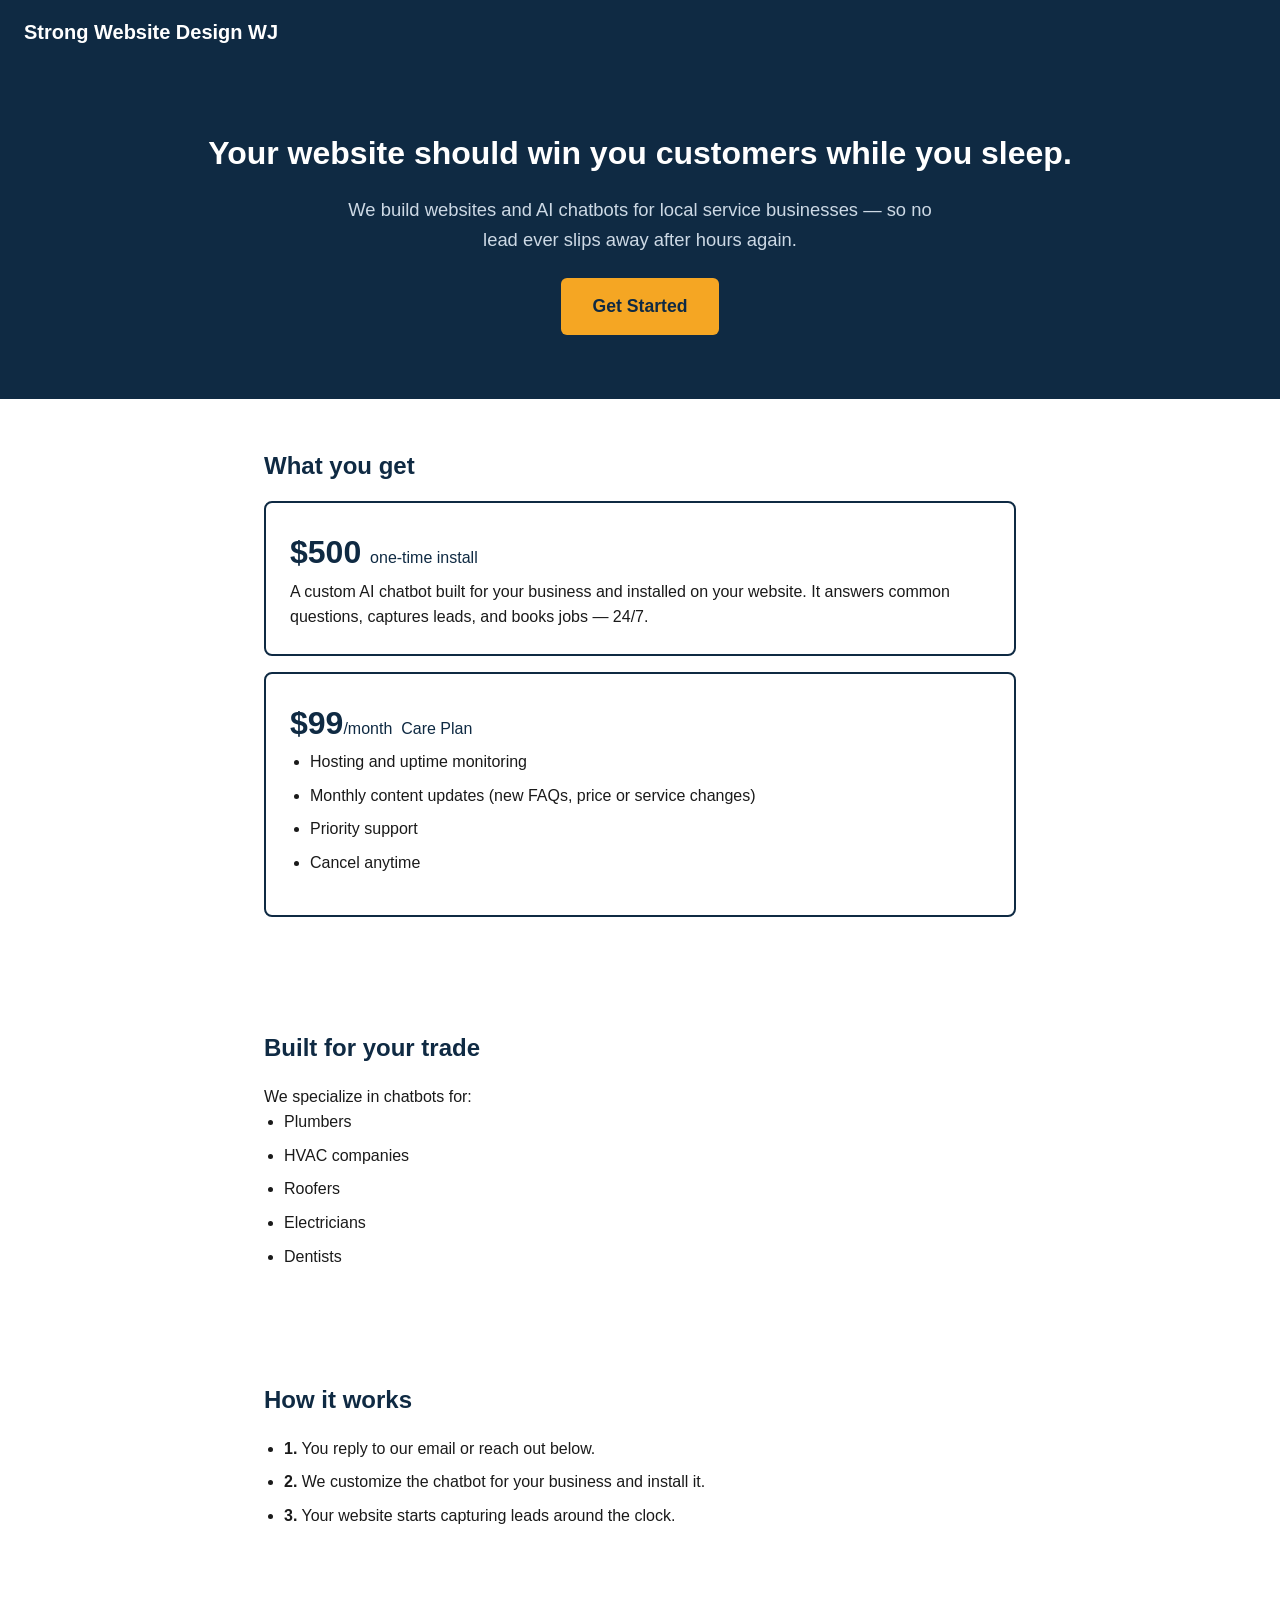
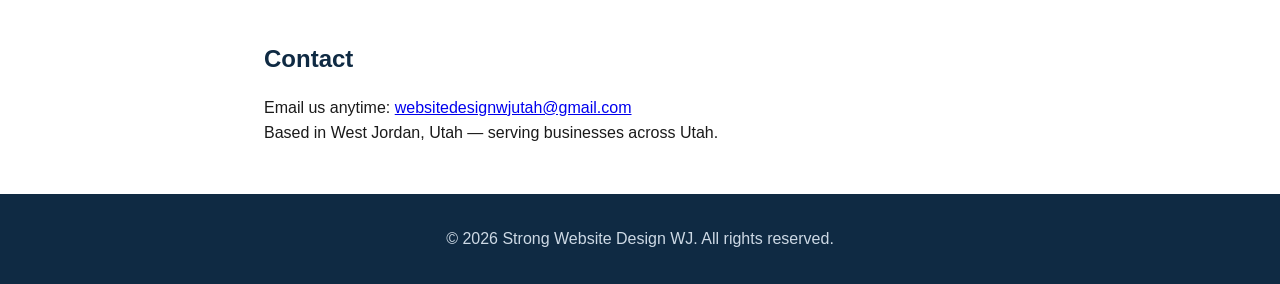
==== index.html @ 8f2d506e "Initial site" ====
<!DOCTYPE html>
<html lang="en">
<head>
<meta charset="UTF-8">
<meta name="viewport" content="width=device-width, initial-scale=1.0">
<title>Strong Website Design WJ — Websites & Chatbots for Local Businesses</title>
<meta name="description" content="Strong Website Design WJ builds websites and AI chatbots for plumbers, HVAC, roofers, electricians, and dentists. $500 installed, $99/month care plan.">
<style>
  * { margin: 0; padding: 0; box-sizing: border-box; }
  body { font-family: -apple-system, BlinkMacSystemFont, "Segoe UI", Roboto, sans-serif; color: #1a1a1a; line-height: 1.6; }
  header { background: #0f2a43; color: #fff; padding: 1rem 1.5rem; }
  header h1 { font-size: 1.25rem; }
  .hero { background: #0f2a43; color: #fff; padding: 4rem 1.5rem; text-align: center; }
  .hero h2 { font-size: 2rem; margin-bottom: 1rem; }
  .hero p { font-size: 1.15rem; max-width: 600px; margin: 0 auto 1.5rem; color: #cdd9e5; }
  .cta { display: inline-block; background: #f5a623; color: #0f2a43; font-weight: bold; padding: 0.9rem 2rem; border-radius: 6px; text-decoration: none; font-size: 1.1rem; }
  section { padding: 3rem 1.5rem; max-width: 800px; margin: 0 auto; }
  section h3 { font-size: 1.5rem; margin-bottom: 1rem; color: #0f2a43; }
  .price-box { border: 2px solid #0f2a43; border-radius: 8px; padding: 1.5rem; margin: 1rem 0; }
  .price-box .price { font-size: 2rem; font-weight: bold; color: #0f2a43; }
  ul { margin-left: 1.25rem; margin-bottom: 1rem; }
  li { margin-bottom: 0.5rem; }
  footer { background: #0f2a43; color: #cdd9e5; text-align: center; padding: 2rem 1.5rem; }
  footer a { color: #fff; }
</style>
</head>
<body>
<header>
  <h1>Strong Website Design WJ</h1>
</header>

<div class="hero">
  <h2>Your website should win you customers while you sleep.</h2>
  <p>We build websites and AI chatbots for local service businesses — so no lead ever slips away after hours again.</p>
  <a class="cta" href="mailto:websitedesignwjutah@gmail.com">Get Started</a>
</div>

<section>
  <h3>What you get</h3>
  <div class="price-box">
    <div class="price">$500 <span style="font-size:1rem;font-weight:normal;">one-time install</span></div>
    <p>A custom AI chatbot built for your business and installed on your website. It answers common questions, captures leads, and books jobs — 24/7.</p>
  </div>
  <div class="price-box">
    <div class="price">$99<span style="font-size:1rem;font-weight:normal;">/month</span> <span style="font-size:1rem;font-weight:normal;">Care Plan</span></div>
    <ul>
      <li>Hosting and uptime monitoring</li>
      <li>Monthly content updates (new FAQs, price or service changes)</li>
      <li>Priority support</li>
      <li>Cancel anytime</li>
    </ul>
  </div>
</section>

<section>
  <h3>Built for your trade</h3>
  <p>We specialize in chatbots for:</p>
  <ul>
    <li>Plumbers</li>
    <li>HVAC companies</li>
    <li>Roofers</li>
    <li>Electricians</li>
    <li>Dentists</li>
  </ul>
</section>

<section>
  <h3>How it works</h3>
  <ul>
    <li><strong>1.</strong> You reply to our email or reach out below.</li>
    <li><strong>2.</strong> We customize the chatbot for your business and install it.</li>
    <li><strong>3.</strong> Your website starts capturing leads around the clock.</li>
  </ul>
</section>

<section>
  <h3>Contact</h3>
  <p>Email us anytime: <a href="mailto:websitedesignwjutah@gmail.com">websitedesignwjutah@gmail.com</a></p>
  <p>Based in West Jordan, Utah — serving businesses across Utah.</p>
</section>

<footer>
  <p>&copy; 2026 Strong Website Design WJ. All rights reserved.</p>
</footer>
</body>
</html>
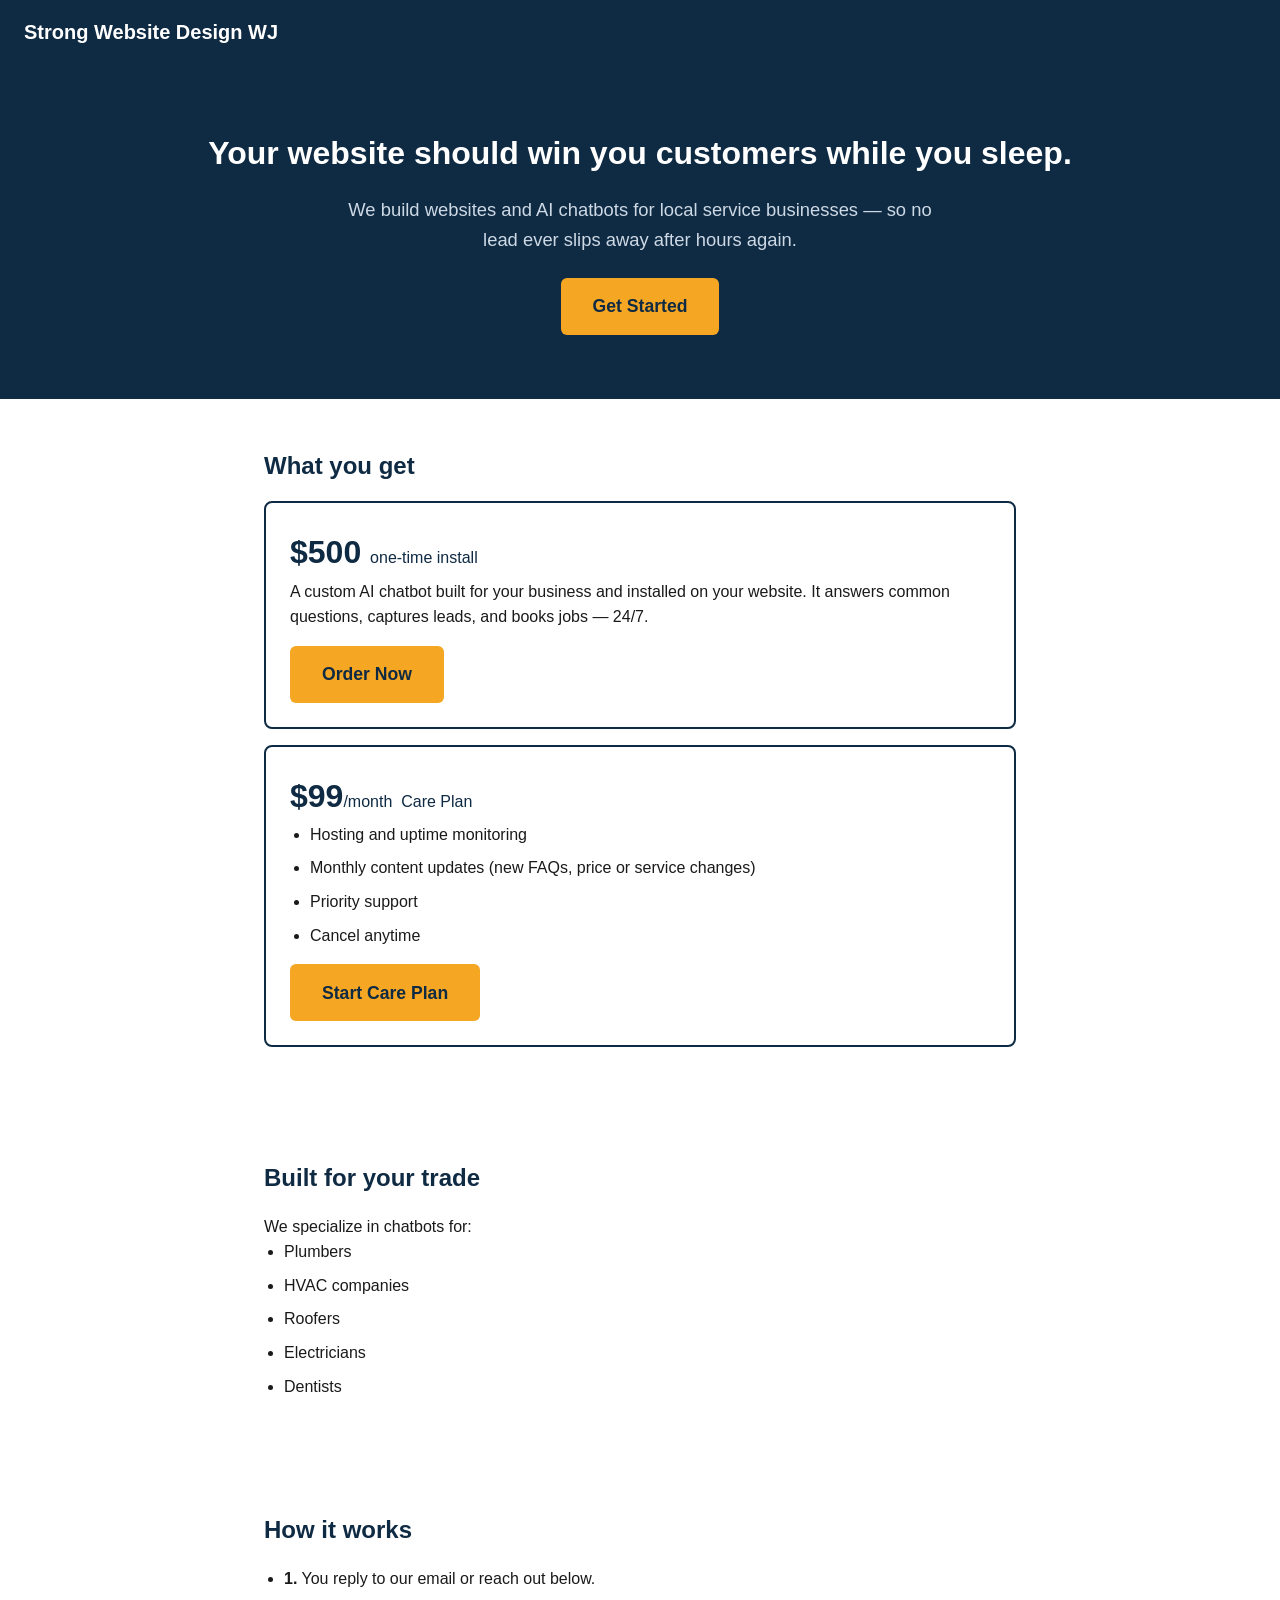
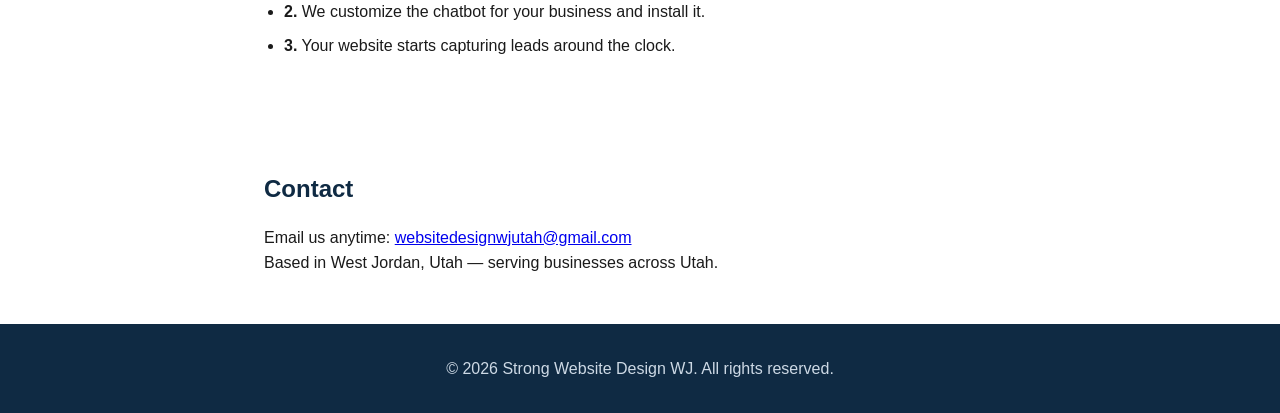
==== commit 010dec5c: "Add Stripe order buttons" ====
--- a/index.html
+++ b/index.html
@@ -40,6 +40,7 @@
   <div class="price-box">
     <div class="price">$500 <span style="font-size:1rem;font-weight:normal;">one-time install</span></div>
     <p>A custom AI chatbot built for your business and installed on your website. It answers common questions, captures leads, and books jobs — 24/7.</p>
+    <p style="margin-top:1rem;"><a class="cta" href="https://buy.stripe.com/14AeV51U76R19M33Et1ck00">Order Now</a></p>
   </div>
   <div class="price-box">
     <div class="price">$99<span style="font-size:1rem;font-weight:normal;">/month</span> <span style="font-size:1rem;font-weight:normal;">Care Plan</span></div>
@@ -49,6 +50,7 @@
       <li>Priority support</li>
       <li>Cancel anytime</li>
     </ul>
+    <p style="margin-top:1rem;"><a class="cta" href="https://buy.stripe.com/5kQ6oz42fgrB5vN8YN1ck01">Start Care Plan</a></p>
   </div>
 </section>
 
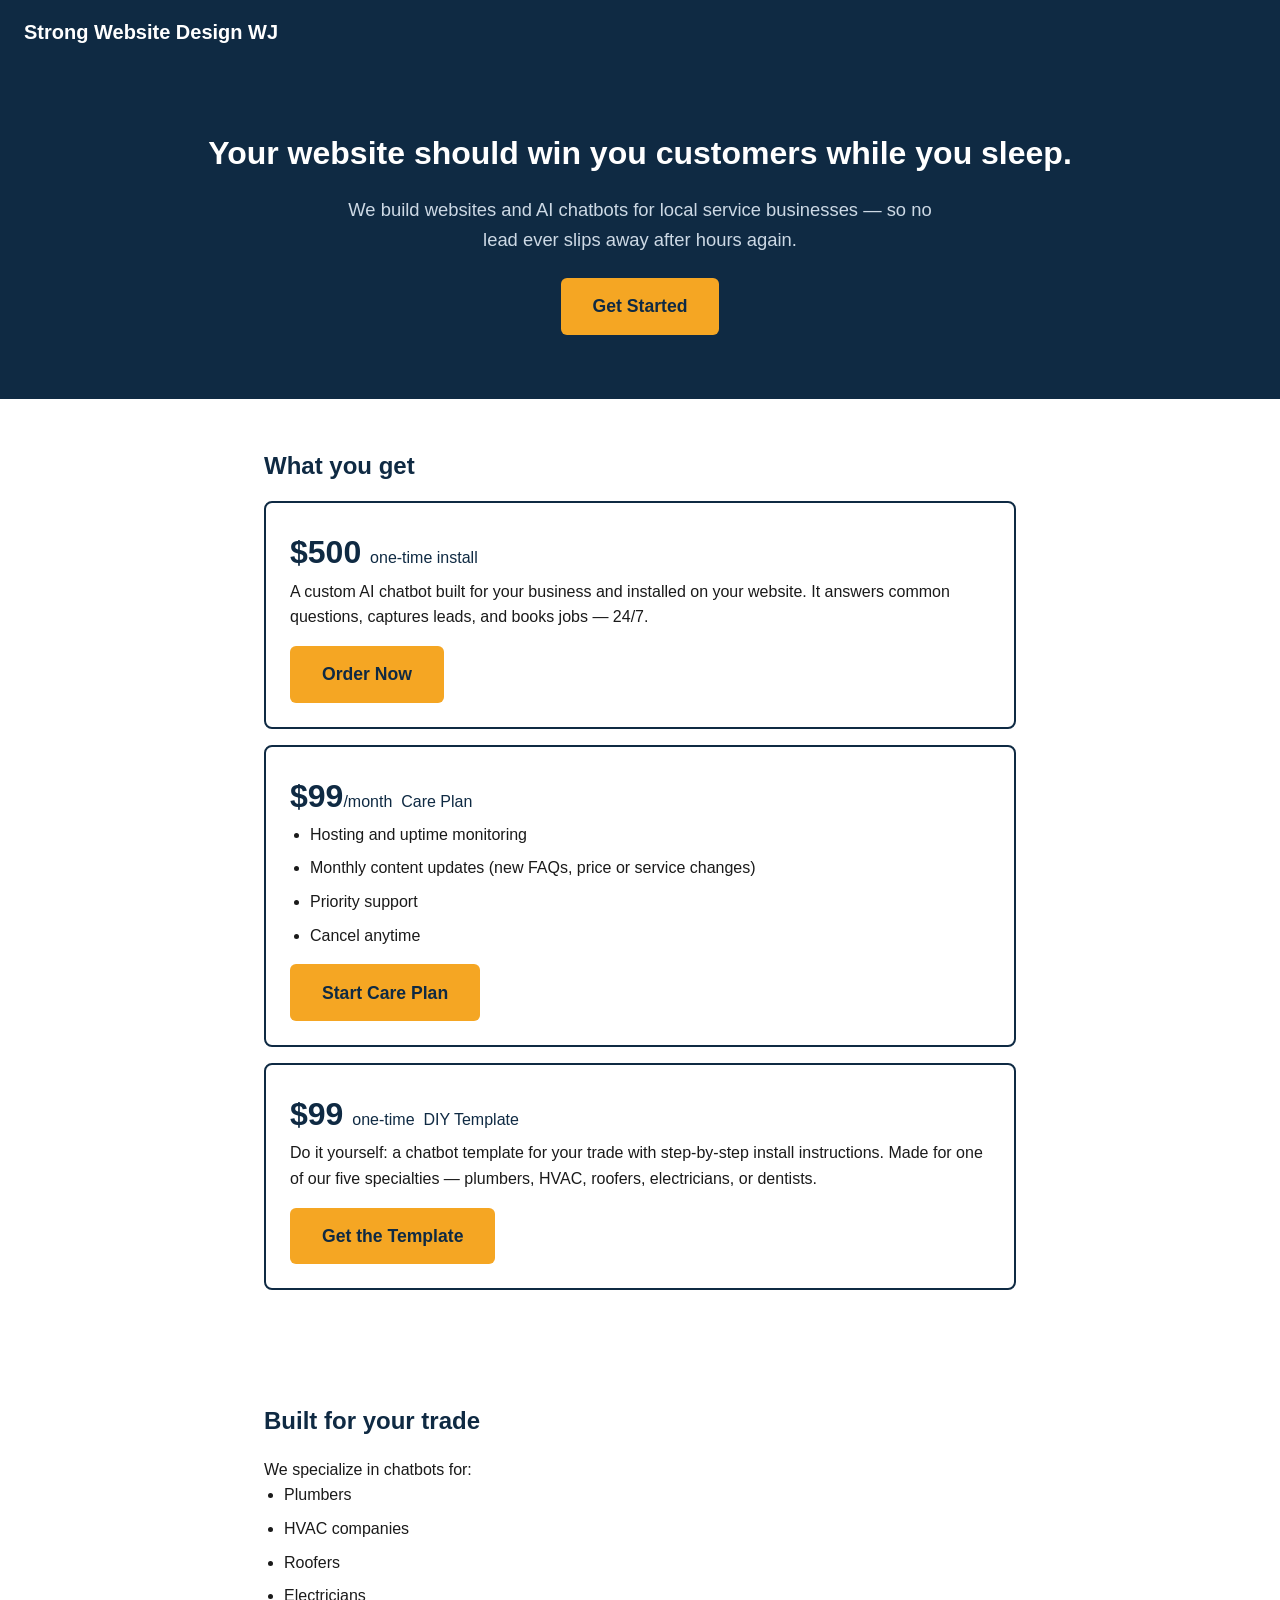
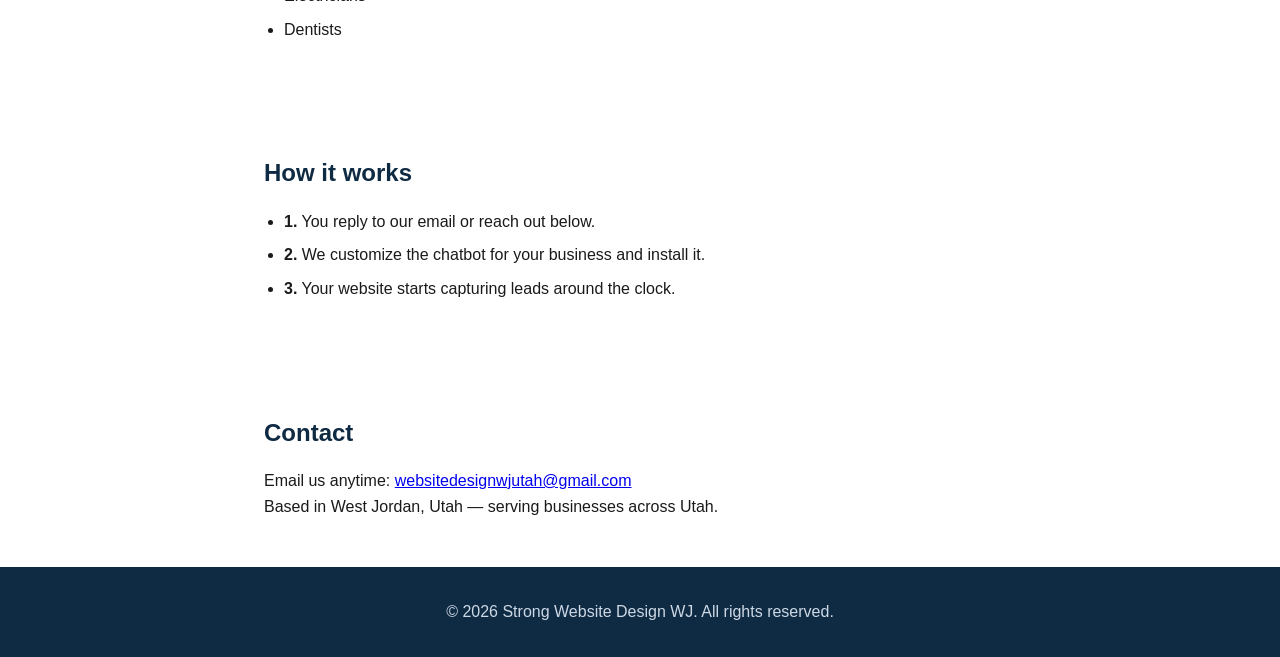
==== commit d3f103a2: "Add DIY template option" ====
--- a/index.html
+++ b/index.html
@@ -52,6 +52,11 @@
     </ul>
     <p style="margin-top:1rem;"><a class="cta" href="https://buy.stripe.com/5kQ6oz42fgrB5vN8YN1ck01">Start Care Plan</a></p>
   </div>
+  <div class="price-box">
+    <div class="price">$99 <span style="font-size:1rem;font-weight:normal;">one-time</span> <span style="font-size:1rem;font-weight:normal;">DIY Template</span></div>
+    <p>Do it yourself: a chatbot template for your trade with step-by-step install instructions. Made for one of our five specialties — plumbers, HVAC, roofers, electricians, or dentists.</p>
+    <p style="margin-top:1rem;"><a class="cta" href="https://buy.stripe.com/eVq9AL9mzfnx0bt3Et1ck02">Get the Template</a></p>
+  </div>
 </section>
 
 <section>
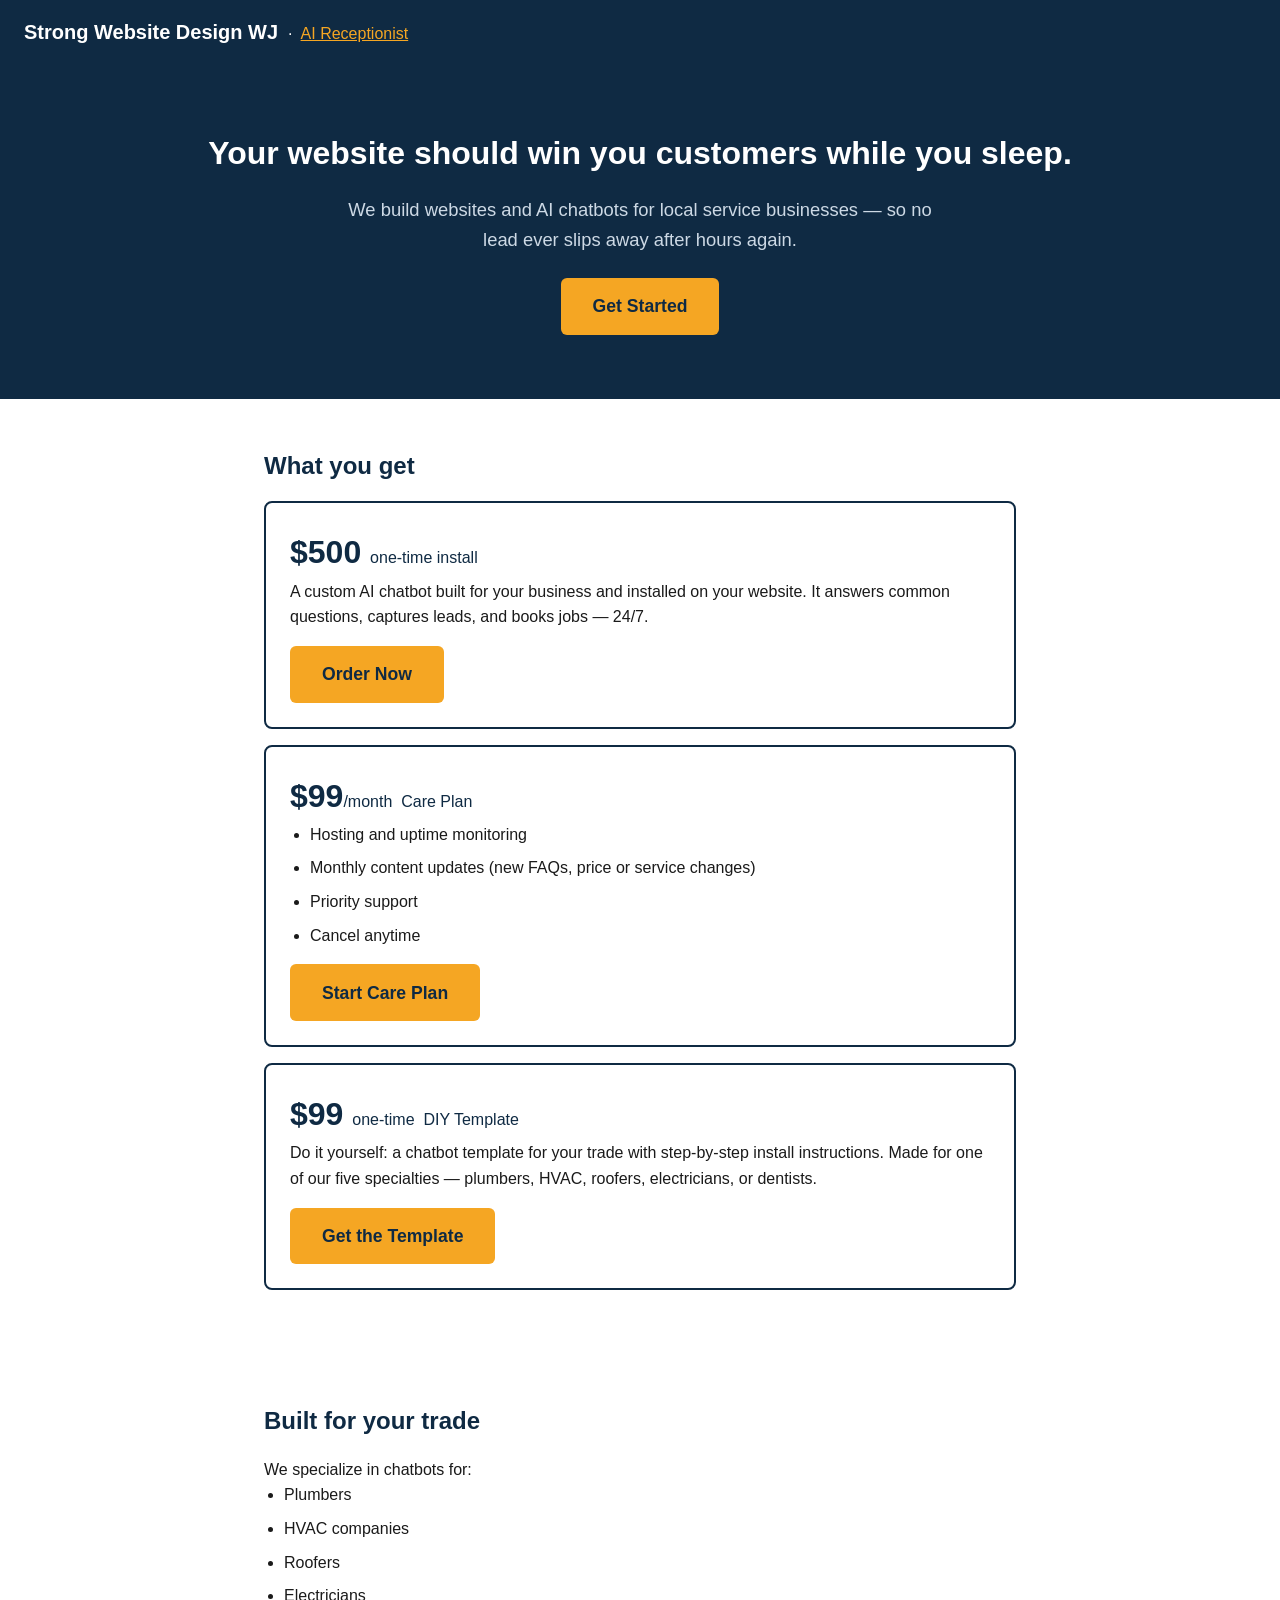
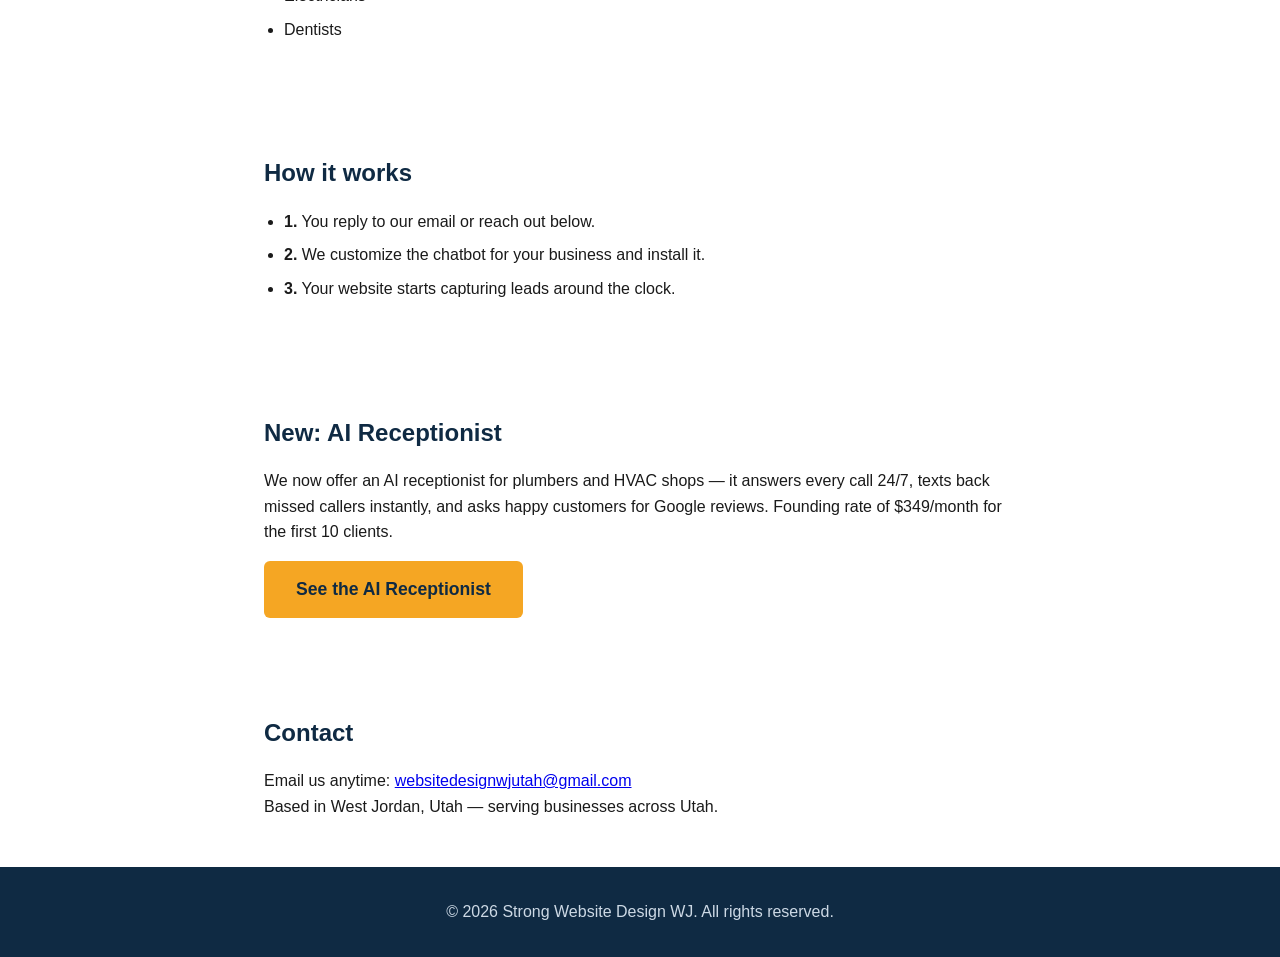
==== commit ae38831f: "Add AI Receptionist offer page" ====
--- a/index.html
+++ b/index.html
@@ -26,7 +26,7 @@
 </head>
 <body>
 <header>
-  <h1>Strong Website Design WJ</h1>
+  <h1><a href="index.html" style="color:#fff;text-decoration:none;">Strong Website Design WJ</a> <span style="font-size:1rem;font-weight:normal;">&nbsp;·&nbsp; <a href="receptionist.html" style="color:#f5a623;">AI Receptionist</a></span></h1>
 </header>
 
 <div class="hero">
@@ -81,6 +81,12 @@
 </section>
 
 <section>
+  <h3>New: AI Receptionist</h3>
+  <p>We now offer an AI receptionist for plumbers and HVAC shops — it answers every call 24/7, texts back missed callers instantly, and asks happy customers for Google reviews. Founding rate of $349/month for the first 10 clients.</p>
+  <p style="margin-top:1rem;"><a class="cta" href="receptionist.html">See the AI Receptionist</a></p>
+</section>
+
+<section>
   <h3>Contact</h3>
   <p>Email us anytime: <a href="mailto:websitedesignwjutah@gmail.com">websitedesignwjutah@gmail.com</a></p>
   <p>Based in West Jordan, Utah — serving businesses across Utah.</p>
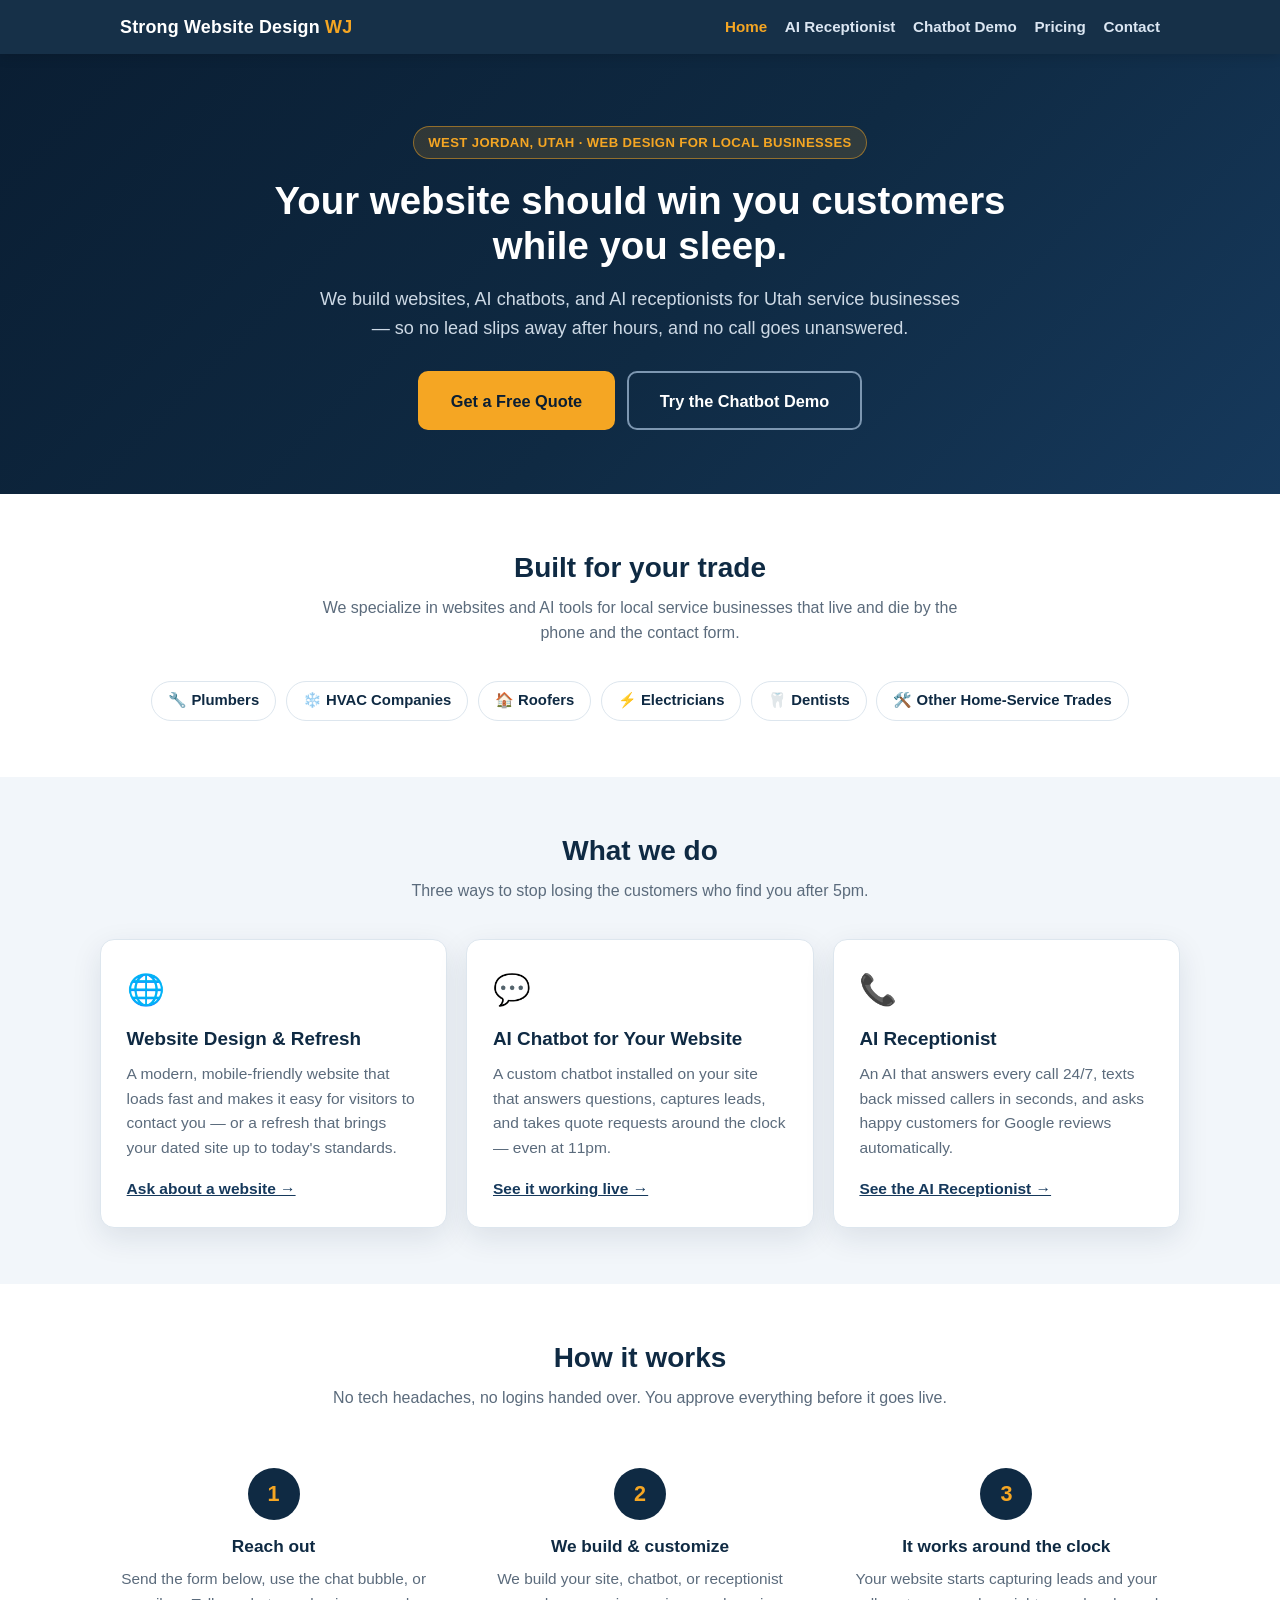
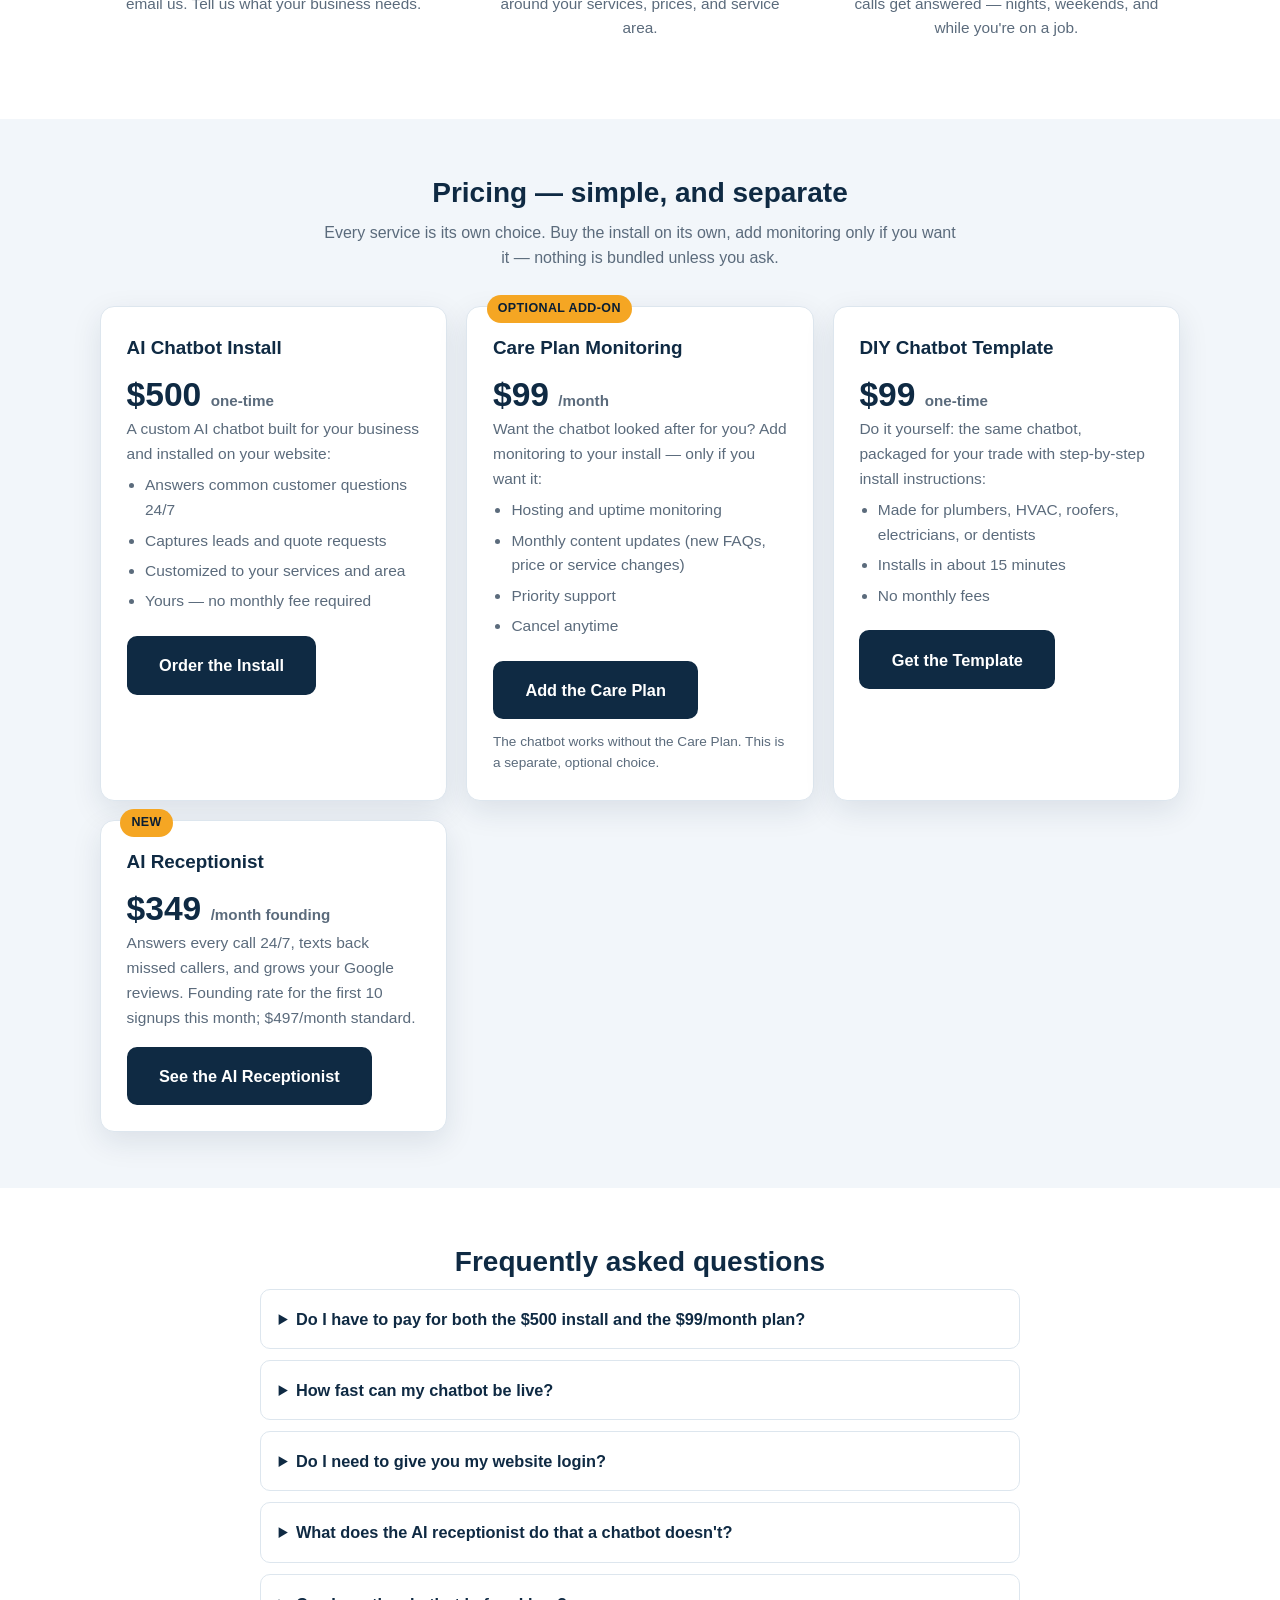
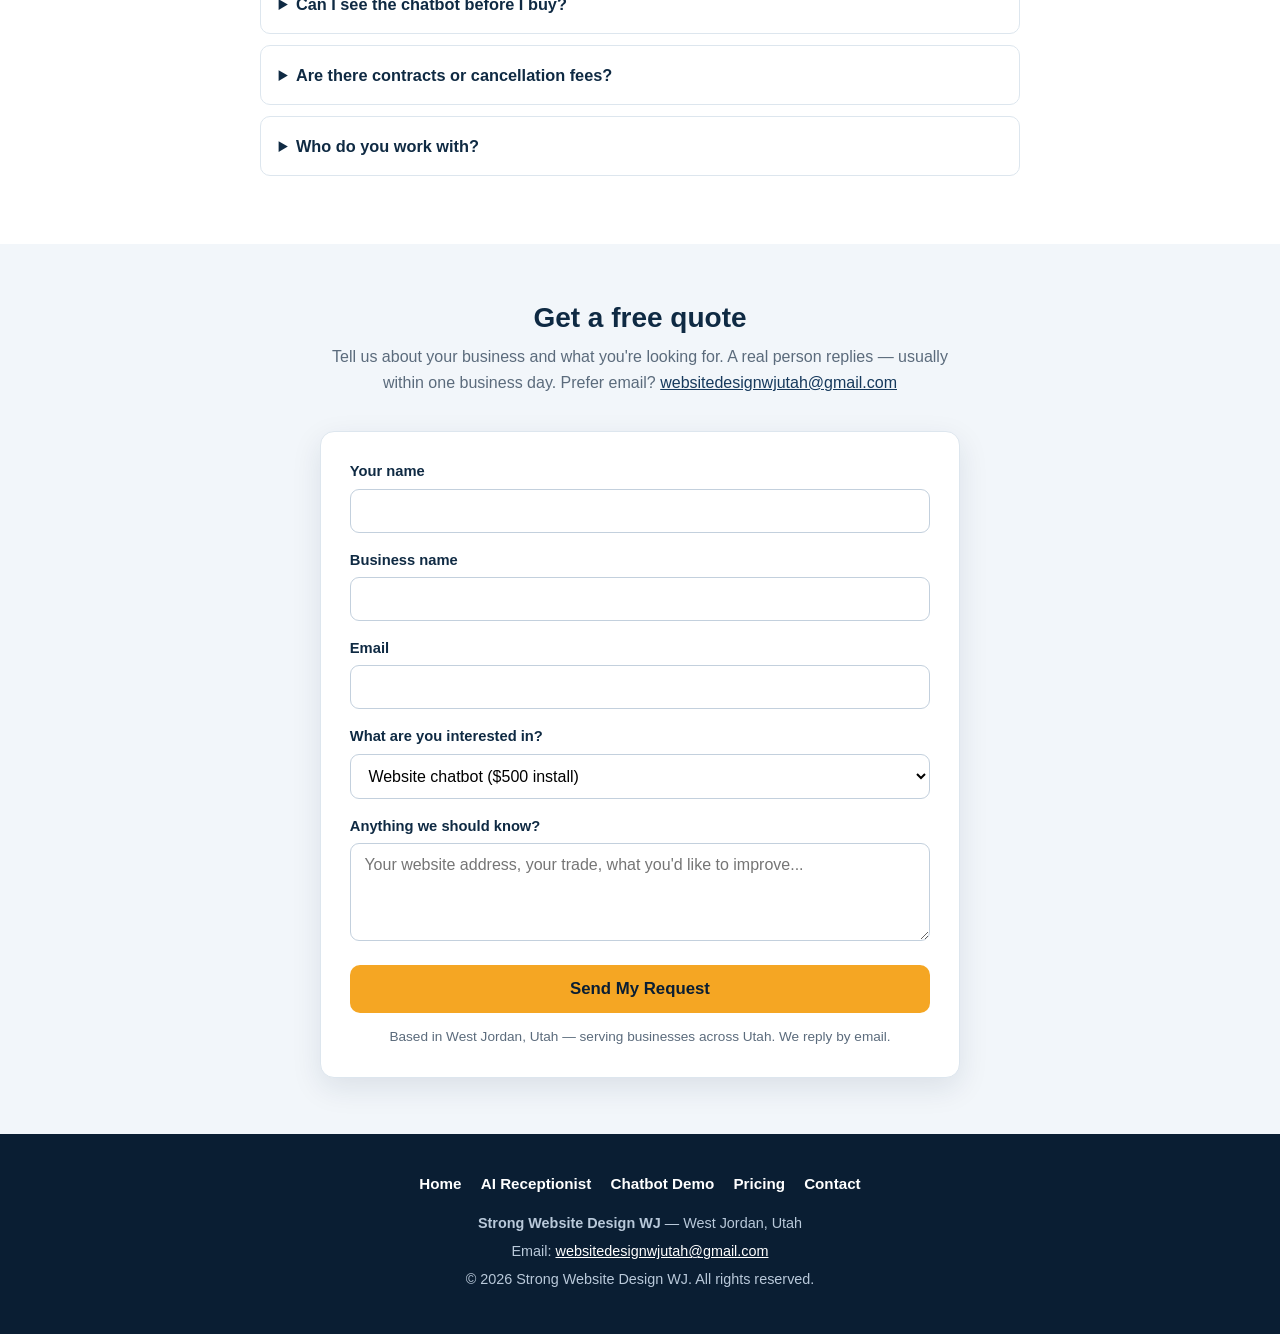
==== commit 0a6f436d: "Update website design and add SEO files" ====
--- a/index.html
+++ b/index.html
@@ -3,97 +3,281 @@
 <head>
 <meta charset="UTF-8">
 <meta name="viewport" content="width=device-width, initial-scale=1.0">
-<title>Strong Website Design WJ — Websites & Chatbots for Local Businesses</title>
-<meta name="description" content="Strong Website Design WJ builds websites and AI chatbots for plumbers, HVAC, roofers, electricians, and dentists. $500 installed, $99/month care plan.">
-<style>
-  * { margin: 0; padding: 0; box-sizing: border-box; }
-  body { font-family: -apple-system, BlinkMacSystemFont, "Segoe UI", Roboto, sans-serif; color: #1a1a1a; line-height: 1.6; }
-  header { background: #0f2a43; color: #fff; padding: 1rem 1.5rem; }
-  header h1 { font-size: 1.25rem; }
-  .hero { background: #0f2a43; color: #fff; padding: 4rem 1.5rem; text-align: center; }
-  .hero h2 { font-size: 2rem; margin-bottom: 1rem; }
-  .hero p { font-size: 1.15rem; max-width: 600px; margin: 0 auto 1.5rem; color: #cdd9e5; }
-  .cta { display: inline-block; background: #f5a623; color: #0f2a43; font-weight: bold; padding: 0.9rem 2rem; border-radius: 6px; text-decoration: none; font-size: 1.1rem; }
-  section { padding: 3rem 1.5rem; max-width: 800px; margin: 0 auto; }
-  section h3 { font-size: 1.5rem; margin-bottom: 1rem; color: #0f2a43; }
-  .price-box { border: 2px solid #0f2a43; border-radius: 8px; padding: 1.5rem; margin: 1rem 0; }
-  .price-box .price { font-size: 2rem; font-weight: bold; color: #0f2a43; }
-  ul { margin-left: 1.25rem; margin-bottom: 1rem; }
-  li { margin-bottom: 0.5rem; }
-  footer { background: #0f2a43; color: #cdd9e5; text-align: center; padding: 2rem 1.5rem; }
-  footer a { color: #fff; }
-</style>
+<title>Utah Web Design & AI Chatbots for Small Businesses | Strong Website Design WJ</title>
+<meta name="description" content="Strong Website Design WJ builds websites, AI chatbots, and AI receptionists for Utah small businesses — plumbers, HVAC, roofers, electricians & dentists. Chatbot installed for $500.">
+<meta name="keywords" content="web design Utah, website design West Jordan, small business website Utah, chatbot for small business, AI chatbot install, AI receptionist Utah, website refresh Salt Lake City">
+<link rel="canonical" href="https://strongroots.github.io/Strong-Website-Design-WJ/">
+<meta property="og:type" content="website">
+<meta property="og:site_name" content="Strong Website Design WJ">
+<meta property="og:title" content="Utah Web Design & AI Chatbots for Small Businesses | Strong Website Design WJ">
+<meta property="og:description" content="Websites, AI chatbots, and AI receptionists for Utah small businesses. Your site should win you customers while you sleep — chatbot installed for $500.">
+<meta property="og:url" content="https://strongroots.github.io/Strong-Website-Design-WJ/">
+<meta property="og:locale" content="en_US">
+<meta name="twitter:card" content="summary">
+<meta name="twitter:title" content="Utah Web Design & AI Chatbots for Small Businesses | Strong Website Design WJ">
+<meta name="twitter:description" content="Websites, AI chatbots, and AI receptionists for Utah small businesses — chatbot installed for $500, AI receptionist from $349/month.">
+<link rel="stylesheet" href="styles.css">
+<link rel="stylesheet" href="chatbot/chatbot.css">
+<script type="application/ld+json">
+{
+  "@context": "https://schema.org",
+  "@type": "ProfessionalService",
+  "name": "Strong Website Design WJ",
+  "description": "Web design, AI chatbot installation, and AI receptionist services for Utah small businesses — plumbers, HVAC companies, roofers, electricians, and dentists.",
+  "url": "https://strongroots.github.io/Strong-Website-Design-WJ/",
+  "email": "websitedesignwjutah@gmail.com",
+  "priceRange": "$99 - $500",
+  "address": {
+    "@type": "PostalAddress",
+    "addressLocality": "West Jordan",
+    "addressRegion": "UT",
+    "addressCountry": "US"
+  },
+  "areaServed": [
+    { "@type": "State", "name": "Utah" },
+    { "@type": "City", "name": "West Jordan" },
+    { "@type": "City", "name": "Salt Lake City" }
+  ],
+  "openingHoursSpecification": {
+    "@type": "OpeningHoursSpecification",
+    "dayOfWeek": ["Monday", "Tuesday", "Wednesday", "Thursday", "Friday", "Saturday", "Sunday"],
+    "opens": "00:00",
+    "closes": "23:59"
+  },
+  "makesOffer": [
+    { "@type": "Offer", "itemOffered": { "@type": "Service", "name": "AI Chatbot Installation for Small Business Websites" }, "price": "500", "priceCurrency": "USD" },
+    { "@type": "Offer", "itemOffered": { "@type": "Service", "name": "Chatbot Care Plan Monitoring (optional add-on)" }, "price": "99", "priceCurrency": "USD" },
+    { "@type": "Offer", "itemOffered": { "@type": "Service", "name": "DIY Chatbot Template" }, "price": "99", "priceCurrency": "USD" },
+    { "@type": "Offer", "itemOffered": { "@type": "Service", "name": "AI Receptionist for Contractors and Trades" }, "price": "349", "priceCurrency": "USD" }
+  ]
+}
+</script>
 </head>
 <body>
-<header>
-  <h1><a href="index.html" style="color:#fff;text-decoration:none;">Strong Website Design WJ</a> <span style="font-size:1rem;font-weight:normal;">&nbsp;·&nbsp; <a href="receptionist.html" style="color:#f5a623;">AI Receptionist</a></span></h1>
+
+<header class="site-header">
+  <div class="bar">
+    <a class="logo" href="index.html">Strong Website Design <span>WJ</span></a>
+    <nav class="main-nav">
+      <a href="index.html" class="active">Home</a>
+      <a href="receptionist.html">AI Receptionist</a>
+      <a href="chatbot-demo.html">Chatbot Demo</a>
+      <a href="#pricing">Pricing</a>
+      <a href="#contact">Contact</a>
+    </nav>
+  </div>
 </header>
 
 <div class="hero">
-  <h2>Your website should win you customers while you sleep.</h2>
-  <p>We build websites and AI chatbots for local service businesses — so no lead ever slips away after hours again.</p>
-  <a class="cta" href="mailto:websitedesignwjutah@gmail.com">Get Started</a>
+  <span class="eyebrow">West Jordan, Utah · Web Design for Local Businesses</span>
+  <h1>Your website should win you customers while you sleep.</h1>
+  <p>We build websites, AI chatbots, and AI receptionists for Utah service businesses — so no lead slips away after hours, and no call goes unanswered.</p>
+  <div class="cta-row">
+    <a class="btn" href="#contact">Get a Free Quote</a>
+    <a class="btn ghost" href="chatbot-demo.html">Try the Chatbot Demo</a>
+  </div>
 </div>
 
-<section>
-  <h3>What you get</h3>
-  <div class="price-box">
-    <div class="price">$500 <span style="font-size:1rem;font-weight:normal;">one-time install</span></div>
-    <p>A custom AI chatbot built for your business and installed on your website. It answers common questions, captures leads, and books jobs — 24/7.</p>
-    <p style="margin-top:1rem;"><a class="cta" href="https://buy.stripe.com/14AeV51U76R19M33Et1ck00">Order Now</a></p>
-  </div>
-  <div class="price-box">
-    <div class="price">$99<span style="font-size:1rem;font-weight:normal;">/month</span> <span style="font-size:1rem;font-weight:normal;">Care Plan</span></div>
-    <ul>
-      <li>Hosting and uptime monitoring</li>
-      <li>Monthly content updates (new FAQs, price or service changes)</li>
-      <li>Priority support</li>
-      <li>Cancel anytime</li>
-    </ul>
-    <p style="margin-top:1rem;"><a class="cta" href="https://buy.stripe.com/5kQ6oz42fgrB5vN8YN1ck01">Start Care Plan</a></p>
-  </div>
-  <div class="price-box">
-    <div class="price">$99 <span style="font-size:1rem;font-weight:normal;">one-time</span> <span style="font-size:1rem;font-weight:normal;">DIY Template</span></div>
-    <p>Do it yourself: a chatbot template for your trade with step-by-step install instructions. Made for one of our five specialties — plumbers, HVAC, roofers, electricians, or dentists.</p>
-    <p style="margin-top:1rem;"><a class="cta" href="https://buy.stripe.com/eVq9AL9mzfnx0bt3Et1ck02">Get the Template</a></p>
-  </div>
-</section>
-
-<section>
-  <h3>Built for your trade</h3>
-  <p>We specialize in chatbots for:</p>
-  <ul>
-    <li>Plumbers</li>
-    <li>HVAC companies</li>
-    <li>Roofers</li>
-    <li>Electricians</li>
-    <li>Dentists</li>
-  </ul>
-</section>
-
-<section>
-  <h3>How it works</h3>
-  <ul>
-    <li><strong>1.</strong> You reply to our email or reach out below.</li>
-    <li><strong>2.</strong> We customize the chatbot for your business and install it.</li>
-    <li><strong>3.</strong> Your website starts capturing leads around the clock.</li>
-  </ul>
-</section>
-
-<section>
-  <h3>New: AI Receptionist</h3>
-  <p>We now offer an AI receptionist for plumbers and HVAC shops — it answers every call 24/7, texts back missed callers instantly, and asks happy customers for Google reviews. Founding rate of $349/month for the first 10 clients.</p>
-  <p style="margin-top:1rem;"><a class="cta" href="receptionist.html">See the AI Receptionist</a></p>
-</section>
-
-<section>
-  <h3>Contact</h3>
-  <p>Email us anytime: <a href="mailto:websitedesignwjutah@gmail.com">websitedesignwjutah@gmail.com</a></p>
-  <p>Based in West Jordan, Utah — serving businesses across Utah.</p>
-</section>
-
-<footer>
+<section class="section">
+  <div class="wrap">
+    <h2>Built for your trade</h2>
+    <p class="lede">We specialize in websites and AI tools for local service businesses that live and die by the phone and the contact form.</p>
+    <div class="trades">
+      <span>🔧 Plumbers</span>
+      <span>❄️ HVAC Companies</span>
+      <span>🏠 Roofers</span>
+      <span>⚡ Electricians</span>
+      <span>🦷 Dentists</span>
+      <span>🛠️ Other Home-Service Trades</span>
+    </div>
+  </div>
+</section>
+
+<section class="section alt">
+  <div class="wrap">
+    <h2>What we do</h2>
+    <p class="lede">Three ways to stop losing the customers who find you after 5pm.</p>
+    <div class="cards">
+      <div class="card">
+        <div class="icon">🌐</div>
+        <h3>Website Design &amp; Refresh</h3>
+        <p>A modern, mobile-friendly website that loads fast and makes it easy for visitors to contact you — or a refresh that brings your dated site up to today's standards.</p>
+        <p class="card-link"><a href="#contact">Ask about a website →</a></p>
+      </div>
+      <div class="card">
+        <div class="icon">💬</div>
+        <h3>AI Chatbot for Your Website</h3>
+        <p>A custom chatbot installed on your site that answers questions, captures leads, and takes quote requests around the clock — even at 11pm.</p>
+        <p class="card-link"><a href="chatbot-demo.html">See it working live →</a></p>
+      </div>
+      <div class="card">
+        <div class="icon">📞</div>
+        <h3>AI Receptionist</h3>
+        <p>An AI that answers every call 24/7, texts back missed callers in seconds, and asks happy customers for Google reviews automatically.</p>
+        <p class="card-link"><a href="receptionist.html">See the AI Receptionist →</a></p>
+      </div>
+    </div>
+  </div>
+</section>
+
+<section class="section">
+  <div class="wrap">
+    <h2>How it works</h2>
+    <p class="lede">No tech headaches, no logins handed over. You approve everything before it goes live.</p>
+    <div class="steps">
+      <div class="step">
+        <div class="num">1</div>
+        <h3>Reach out</h3>
+        <p>Send the form below, use the chat bubble, or email us. Tell us what your business needs.</p>
+      </div>
+      <div class="step">
+        <div class="num">2</div>
+        <h3>We build &amp; customize</h3>
+        <p>We build your site, chatbot, or receptionist around your services, prices, and service area.</p>
+      </div>
+      <div class="step">
+        <div class="num">3</div>
+        <h3>It works around the clock</h3>
+        <p>Your website starts capturing leads and your calls get answered — nights, weekends, and while you're on a job.</p>
+      </div>
+    </div>
+  </div>
+</section>
+
+<section class="section alt" id="pricing">
+  <div class="wrap">
+    <h2>Pricing — simple, and separate</h2>
+    <p class="lede">Every service is its own choice. Buy the install on its own, add monitoring only if you want it — nothing is bundled unless you ask.</p>
+    <div class="cards">
+      <div class="card price-card">
+        <h3>AI Chatbot Install</h3>
+        <div class="price">$500 <small>one-time</small></div>
+        <p>A custom AI chatbot built for your business and installed on your website:</p>
+        <ul>
+          <li>Answers common customer questions 24/7</li>
+          <li>Captures leads and quote requests</li>
+          <li>Customized to your services and area</li>
+          <li>Yours — no monthly fee required</li>
+        </ul>
+        <p style="margin-top:1rem;"><a class="btn navy" href="https://buy.stripe.com/14AeV51U76R19M33Et1ck00">Order the Install</a></p>
+      </div>
+      <div class="card price-card">
+        <span class="tag">Optional Add-On</span>
+        <h3>Care Plan Monitoring</h3>
+        <div class="price">$99 <small>/month</small></div>
+        <p>Want the chatbot looked after for you? Add monitoring to your install — only if you want it:</p>
+        <ul>
+          <li>Hosting and uptime monitoring</li>
+          <li>Monthly content updates (new FAQs, price or service changes)</li>
+          <li>Priority support</li>
+          <li>Cancel anytime</li>
+        </ul>
+        <p style="margin-top:1rem;"><a class="btn navy" href="https://buy.stripe.com/5kQ6oz42fgrB5vN8YN1ck01">Add the Care Plan</a></p>
+        <p class="fineprint">The chatbot works without the Care Plan. This is a separate, optional choice.</p>
+      </div>
+      <div class="card price-card">
+        <h3>DIY Chatbot Template</h3>
+        <div class="price">$99 <small>one-time</small></div>
+        <p>Do it yourself: the same chatbot, packaged for your trade with step-by-step install instructions:</p>
+        <ul>
+          <li>Made for plumbers, HVAC, roofers, electricians, or dentists</li>
+          <li>Installs in about 15 minutes</li>
+          <li>No monthly fees</li>
+        </ul>
+        <p style="margin-top:1rem;"><a class="btn navy" href="https://buy.stripe.com/eVq9AL9mzfnx0bt3Et1ck02">Get the Template</a></p>
+      </div>
+      <div class="card price-card">
+        <span class="tag">New</span>
+        <h3>AI Receptionist</h3>
+        <div class="price">$349 <small>/month founding</small></div>
+        <p>Answers every call 24/7, texts back missed callers, and grows your Google reviews. Founding rate for the first 10 signups this month; $497/month standard.</p>
+        <p style="margin-top:1rem;"><a class="btn navy" href="receptionist.html">See the AI Receptionist</a></p>
+      </div>
+    </div>
+  </div>
+</section>
+
+<section class="section">
+  <div class="wrap">
+    <h2>Frequently asked questions</h2>
+    <div class="faq">
+      <details>
+        <summary>Do I have to pay for both the $500 install and the $99/month plan?</summary>
+        <p>No. They're separate choices. The $500 install buys you the chatbot, installed and working on your site — full stop. The $99/month Care Plan is an optional add-on if you'd like us to host it, monitor uptime, and make monthly updates for you. Plenty of clients take the install on its own.</p>
+      </details>
+      <details>
+        <summary>How fast can my chatbot be live?</summary>
+        <p>Usually within a few days of ordering. We customize it to your business, send it to you for approval, then install it on your website.</p>
+      </details>
+      <details>
+        <summary>Do I need to give you my website login?</summary>
+        <p>No. We work with a simple install snippet or coordinate with whoever manages your site — you never hand over passwords or logins.</p>
+      </details>
+      <details>
+        <summary>What does the AI receptionist do that a chatbot doesn't?</summary>
+        <p>The chatbot lives on your website and handles visitors there. The AI receptionist answers your actual phone calls, 24/7 — it talks with callers, books the job details, texts back anyone you missed, and asks finished customers for Google reviews. Many shops use both. See the <a href="receptionist.html">AI Receptionist page</a> for pricing.</p>
+      </details>
+      <details>
+        <summary>Can I see the chatbot before I buy?</summary>
+        <p>Yes — there's a working demo on a sample plumbing company's page. Try it here: <a href="chatbot-demo.html">chatbot demo</a>. Ask it about hours, pricing, and services, then tap its quote button to see how a lead reaches the owner.</p>
+      </details>
+      <details>
+        <summary>Are there contracts or cancellation fees?</summary>
+        <p>No long-term contracts. The monthly services (Care Plan and AI Receptionist) are month-to-month and cancel anytime. The install and the DIY template are one-time purchases.</p>
+      </details>
+      <details>
+        <summary>Who do you work with?</summary>
+        <p>Small service businesses across Utah, especially the Salt Lake Valley — plumbers, HVAC companies, roofers, electricians, dentists, and similar trades. We're based in West Jordan, Utah.</p>
+      </details>
+    </div>
+  </div>
+</section>
+
+<section class="section alt" id="contact">
+  <div class="wrap">
+    <h2>Get a free quote</h2>
+    <p class="lede">Tell us about your business and what you're looking for. A real person replies — usually within one business day. Prefer email? <a href="mailto:websitedesignwjutah@gmail.com">websitedesignwjutah@gmail.com</a></p>
+    <form class="lead-form" action="https://formsubmit.co/websitedesignwjutah@gmail.com" method="POST">
+      <input type="hidden" name="_subject" value="New lead from Strong Website Design WJ homepage">
+      <input type="hidden" name="_template" value="table">
+      <input type="hidden" name="_next" value="https://strongroots.github.io/Strong-Website-Design-WJ/?sent=1#contact">
+      <input type="text" name="_honey" style="display:none">
+      <label for="lf-name">Your name</label>
+      <input id="lf-name" name="Name" type="text" autocomplete="name" required>
+      <label for="lf-biz">Business name</label>
+      <input id="lf-biz" name="Business" type="text" autocomplete="organization">
+      <label for="lf-email">Email</label>
+      <input id="lf-email" name="Email" type="email" autocomplete="email" required>
+      <label for="lf-need">What are you interested in?</label>
+      <select id="lf-need" name="Interested_in">
+        <option>Website chatbot ($500 install)</option>
+        <option>New website / website refresh</option>
+        <option>AI receptionist</option>
+        <option>DIY chatbot template ($99)</option>
+        <option>Care Plan monitoring ($99/mo)</option>
+        <option>Not sure yet — advise me</option>
+      </select>
+      <label for="lf-msg">Anything we should know?</label>
+      <textarea id="lf-msg" name="Details" rows="4" placeholder="Your website address, your trade, what you'd like to improve..."></textarea>
+      <button class="btn" type="submit">Send My Request</button>
+      <p class="fineprint">Based in West Jordan, Utah — serving businesses across Utah. We reply by email.</p>
+    </form>
+  </div>
+</section>
+
+<footer class="site-footer">
+  <nav>
+    <a href="index.html">Home</a>
+    <a href="receptionist.html">AI Receptionist</a>
+    <a href="chatbot-demo.html">Chatbot Demo</a>
+    <a href="#pricing">Pricing</a>
+    <a href="#contact">Contact</a>
+  </nav>
+  <p><strong>Strong Website Design WJ</strong> — West Jordan, Utah</p>
+  <p>Email: <a href="mailto:websitedesignwjutah@gmail.com">websitedesignwjutah@gmail.com</a></p>
   <p>&copy; 2026 Strong Website Design WJ. All rights reserved.</p>
 </footer>
+
+<script src="chatbot/chatbot.js" defer></script>
 </body>
 </html>
--- a/styles.css
+++ b/styles.css
@@ -0,0 +1,156 @@
+/* Strong Website Design WJ — shared design system (2026 redesign)
+   Navy + amber brand, system fonts, mobile-first, no frameworks. */
+:root {
+  --navy: #0f2a43;
+  --navy-dark: #0a1e33;
+  --navy-mid: #16395c;
+  --amber: #f5a623;
+  --amber-dark: #d98d0b;
+  --ink: #1c2733;
+  --muted: #5b6b7c;
+  --bg: #ffffff;
+  --bg-alt: #f2f6fa;
+  --line: #dde6ee;
+  --radius: 14px;
+  --shadow: 0 10px 30px rgba(15, 42, 67, .10);
+}
+* { margin: 0; padding: 0; box-sizing: border-box; }
+html { scroll-behavior: smooth; }
+body {
+  font-family: -apple-system, BlinkMacSystemFont, "Segoe UI", Roboto, Helvetica, Arial, sans-serif;
+  color: var(--ink); line-height: 1.6; background: var(--bg);
+  -webkit-font-smoothing: antialiased;
+}
+a { color: var(--navy-mid); }
+img, svg { max-width: 100%; }
+
+/* Header */
+.site-header {
+  position: sticky; top: 0; z-index: 900;
+  background: rgba(15, 42, 67, .97); color: #fff;
+  box-shadow: 0 2px 12px rgba(0,0,0,.15);
+}
+.site-header .bar {
+  max-width: 1080px; margin: 0 auto; padding: .8rem 1.25rem;
+  display: flex; align-items: center; gap: 1rem; flex-wrap: wrap;
+}
+.logo { color: #fff; text-decoration: none; font-weight: 800; font-size: 1.12rem; letter-spacing: .2px; }
+.logo span { color: var(--amber); }
+.main-nav { margin-left: auto; display: flex; gap: 1.1rem; flex-wrap: wrap; }
+.main-nav a { color: #dbe6f2; text-decoration: none; font-size: .95rem; font-weight: 600; }
+.main-nav a:hover, .main-nav a.active { color: var(--amber); }
+
+/* Hero */
+.hero {
+  background: linear-gradient(135deg, var(--navy-dark) 0%, var(--navy) 55%, var(--navy-mid) 100%);
+  color: #fff; text-align: center; padding: 4.5rem 1.25rem 4rem;
+}
+.hero .eyebrow {
+  display: inline-block; background: rgba(245,166,35,.15); color: var(--amber);
+  border: 1px solid rgba(245,166,35,.5); border-radius: 999px;
+  padding: .3rem .9rem; font-size: .82rem; font-weight: 700; letter-spacing: .4px;
+  text-transform: uppercase; margin-bottom: 1.2rem;
+}
+.hero h1 { font-size: 2.4rem; line-height: 1.18; max-width: 760px; margin: 0 auto 1rem; }
+.hero p { font-size: 1.13rem; color: #cdd9e5; max-width: 640px; margin: 0 auto 1.8rem; }
+.hero .cta-row { display: flex; gap: .8rem; justify-content: center; flex-wrap: wrap; }
+.btn {
+  display: inline-block; background: var(--amber); color: var(--navy-dark);
+  font-weight: 800; padding: .9rem 1.9rem; border-radius: 10px;
+  text-decoration: none; font-size: 1.02rem; border: 2px solid var(--amber);
+  transition: background .15s ease, transform .15s ease;
+}
+.btn:hover { background: var(--amber-dark); border-color: var(--amber-dark); transform: translateY(-1px); }
+.btn.ghost { background: transparent; color: #fff; border-color: #7d97b1; }
+.btn.ghost:hover { border-color: var(--amber); color: var(--amber); }
+.btn.navy { background: var(--navy); color: #fff; border-color: var(--navy); }
+.btn.navy:hover { background: var(--navy-mid); border-color: var(--navy-mid); }
+
+/* Layout */
+.section { padding: 3.5rem 1.25rem; }
+.section.alt { background: var(--bg-alt); }
+.wrap { max-width: 1080px; margin: 0 auto; }
+.section h2 { font-size: 1.75rem; color: var(--navy); text-align: center; margin-bottom: .6rem; line-height: 1.25; }
+.section .lede { text-align: center; color: var(--muted); max-width: 640px; margin: 0 auto 2.2rem; }
+
+/* Cards */
+.cards { display: grid; grid-template-columns: repeat(auto-fit, minmax(270px, 1fr)); gap: 1.2rem; }
+.card {
+  background: #fff; border: 1px solid var(--line); border-radius: var(--radius);
+  padding: 1.6rem; box-shadow: var(--shadow); display: flex; flex-direction: column;
+}
+.card .icon { font-size: 1.9rem; margin-bottom: .6rem; }
+.card h3 { font-size: 1.18rem; color: var(--navy); margin-bottom: .5rem; }
+.card p, .card li { color: var(--muted); font-size: .97rem; }
+.card ul { margin: .4rem 0 0 1.15rem; }
+.card li { margin-bottom: .35rem; }
+.card .card-link { margin-top: auto; padding-top: 1rem; font-weight: 700; }
+
+/* Steps */
+.steps { display: grid; grid-template-columns: repeat(auto-fit, minmax(240px, 1fr)); gap: 1.2rem; counter-reset: step; }
+.step { text-align: center; padding: 1.4rem 1rem; }
+.step .num {
+  width: 52px; height: 52px; margin: 0 auto .8rem; border-radius: 50%;
+  background: var(--navy); color: var(--amber); font-size: 1.35rem; font-weight: 800;
+  display: flex; align-items: center; justify-content: center;
+}
+.step h3 { color: var(--navy); font-size: 1.08rem; margin-bottom: .4rem; }
+.step p { color: var(--muted); font-size: .96rem; }
+
+/* Pricing */
+.price-card { position: relative; }
+.price-card .tag {
+  position: absolute; top: -12px; left: 1.2rem; background: var(--amber); color: var(--navy-dark);
+  font-size: .78rem; font-weight: 800; padding: .25rem .7rem; border-radius: 999px;
+  text-transform: uppercase; letter-spacing: .4px;
+}
+.price-card .price { font-size: 2.1rem; font-weight: 800; color: var(--navy); line-height: 1.1; margin: .4rem 0 .2rem; }
+.price-card .price small { font-size: .95rem; font-weight: 600; color: var(--muted); }
+.price-card .btn { margin-top: auto; text-align: center; }
+.price-card .fineprint { font-size: .85rem; color: var(--muted); margin-top: .7rem; }
+
+/* Trades strip */
+.trades { display: flex; flex-wrap: wrap; gap: .6rem; justify-content: center; }
+.trades span {
+  background: #fff; border: 1px solid var(--line); border-radius: 999px;
+  padding: .45rem 1rem; font-weight: 600; color: var(--navy); font-size: .93rem;
+}
+
+/* FAQ */
+.faq { max-width: 760px; margin: 0 auto; }
+.faq details { background: #fff; border: 1px solid var(--line); border-radius: 10px; margin-bottom: .7rem; padding: 0 1.1rem; }
+.faq summary { cursor: pointer; font-weight: 700; color: var(--navy); padding: 1rem 0; font-size: 1.02rem; }
+.faq details p { padding: 0 0 1.1rem; color: var(--muted); }
+
+/* Lead form */
+.lead-form {
+  max-width: 640px; margin: 0 auto; background: #fff; border: 1px solid var(--line);
+  border-radius: var(--radius); box-shadow: var(--shadow); padding: 1.8rem;
+}
+.lead-form label { display: block; font-weight: 700; color: var(--navy); font-size: .92rem; margin: 0 0 .3rem; }
+.lead-form input, .lead-form select, .lead-form textarea {
+  width: 100%; padding: .75rem .85rem; margin-bottom: 1rem; font-size: 1rem;
+  border: 1px solid #c3d0dd; border-radius: 9px; font-family: inherit; background: #fff;
+}
+.lead-form input:focus, .lead-form select:focus, .lead-form textarea:focus {
+  outline: 2px solid var(--amber); border-color: var(--amber);
+}
+.lead-form .btn { width: 100%; text-align: center; border: none; cursor: pointer; font-size: 1.05rem; }
+.lead-form .fineprint { font-size: .85rem; color: var(--muted); text-align: center; margin-top: .8rem; }
+
+/* Footer */
+.site-footer { background: var(--navy-dark); color: #b9c9da; padding: 2.4rem 1.25rem; text-align: center; }
+.site-footer a { color: #fff; }
+.site-footer nav { margin-bottom: 1rem; display: flex; gap: 1.2rem; justify-content: center; flex-wrap: wrap; }
+.site-footer nav a { text-decoration: none; font-weight: 600; font-size: .95rem; }
+.site-footer nav a:hover { color: var(--amber); }
+.site-footer p { font-size: .9rem; margin-bottom: .3rem; }
+
+@media (max-width: 640px) {
+  .hero { padding: 3.2rem 1.1rem 3rem; }
+  .hero h1 { font-size: 1.85rem; }
+  .section { padding: 2.6rem 1.1rem; }
+  .section h2 { font-size: 1.45rem; }
+  .main-nav { gap: .8rem; }
+  .main-nav a { font-size: .88rem; }
+}
